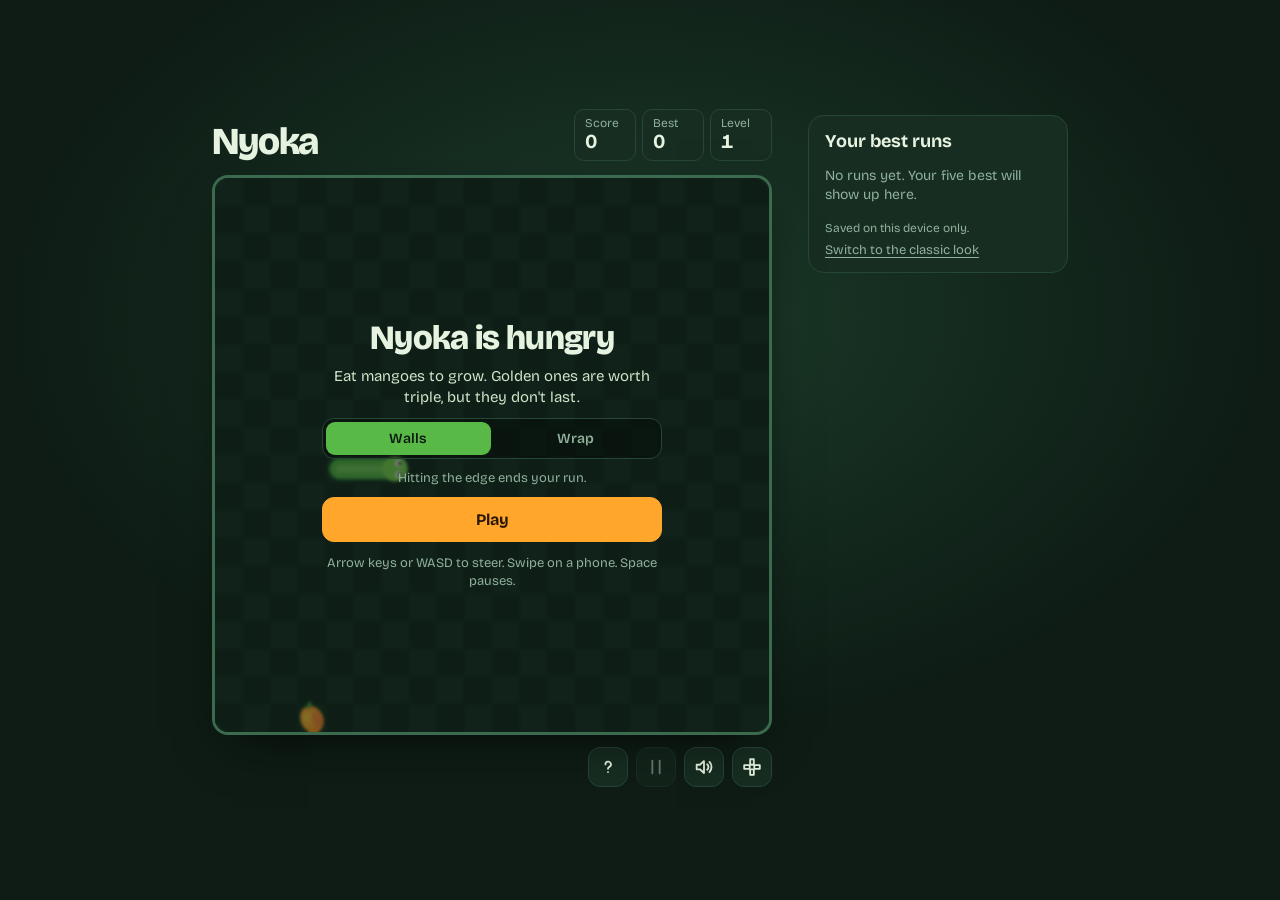
==== nyoka/index.html @ a6694648 "Add Nyoka game implementation, PWA support, and service worker for offline functionality" ====
<!DOCTYPE html>
<html lang="en">
<head>
    <meta charset="UTF-8">
    <meta name="viewport" content="width=device-width, initial-scale=1.0, viewport-fit=cover">
    <meta name="theme-color" content="#0e1c15">
    <meta name="description" content="Nyoka is a smooth, mobile-friendly snake game. Eat mangoes, chase golden bonuses, and beat your best run.">
    <title>Nyoka — Snake</title>
    <link rel="manifest" href="manifest.webmanifest">
    <link rel="apple-touch-icon" href="icons/apple-touch-icon.png">
    <meta name="apple-mobile-web-app-capable" content="yes">
    <meta name="mobile-web-app-capable" content="yes">
    <meta name="apple-mobile-web-app-title" content="Nyoka">
    <meta name="apple-mobile-web-app-status-bar-style" content="black-translucent">
    <link rel="icon" href="favicon.svg" type="image/svg+xml">
    <link rel="shortcut icon" href="../favicon.ico" type="image/x-icon">
    <link rel="preconnect" href="https://fonts.googleapis.com">
    <link rel="preconnect" href="https://fonts.gstatic.com" crossorigin>
    <link href="https://fonts.googleapis.com/css2?family=Bricolage+Grotesque:opsz,wght@12..96,400..800&display=swap" rel="stylesheet">
    <link rel="stylesheet" href="nyoka.css">
</head>
<body>
    <main class="shell">
        <header class="top">
            <h1 class="brand">Nyoka</h1>
            <dl class="stats" aria-label="Scoreboard">
                <div class="stat"><dt>Score</dt><dd id="score">0</dd></div>
                <div class="stat"><dt>Best</dt><dd id="best">0</dd></div>
                <div class="stat"><dt>Level</dt><dd id="level">1</dd></div>
            </dl>
        </header>

        <section class="stage" aria-label="Game">
            <div class="board" id="board" data-mode="walls">
                <canvas id="canvas" aria-label="Snake game board" role="img"></canvas>
                <div class="overlay" id="overlay" role="dialog" aria-live="polite"></div>
            </div>

            <div class="toolbar">
                <button class="icon-btn" id="btn-help" type="button" aria-label="How to play" title="How to play">
                    <svg viewBox="0 0 24 24" aria-hidden="true"><path d="M9.2 9.2a3 3 0 1 1 4.3 2.7c-.9.5-1.5 1.1-1.5 2.1M12 17.5v.01"/></svg>
                </button>
                <button class="icon-btn" id="btn-pause" type="button" aria-label="Pause" title="Pause (Space)">
                    <svg viewBox="0 0 24 24" aria-hidden="true" class="i-pause"><path d="M8 5v14M16 5v14"/></svg>
                    <svg viewBox="0 0 24 24" aria-hidden="true" class="i-play"><path d="M8 5.5v13l11-6.5z"/></svg>
                </button>
                <button class="icon-btn" id="btn-sound" type="button" aria-pressed="true" aria-label="Sound on" title="Sound (M)">
                    <svg viewBox="0 0 24 24" aria-hidden="true" class="i-sound-on"><path d="M4 9.5v5h3.5L12 18.5v-13L7.5 9.5zM15.5 9a4 4 0 0 1 0 6M18 6.5a8 8 0 0 1 0 11"/></svg>
                    <svg viewBox="0 0 24 24" aria-hidden="true" class="i-sound-off"><path d="M4 9.5v5h3.5L12 18.5v-13L7.5 9.5zM16 9.5l5 5M21 9.5l-5 5"/></svg>
                </button>
                <button class="icon-btn" id="btn-dpad" type="button" aria-pressed="false" aria-label="On-screen controls" title="On-screen controls">
                    <svg viewBox="0 0 24 24" aria-hidden="true"><path d="M10 3.5h4v6h-4zM10 14.5h4v6h-4zM3.5 10v4h6v-4zM14.5 10v4h6v-4z"/></svg>
                </button>
            </div>

            <div class="dpad" id="dpad" hidden>
                <button type="button" data-dir="up" aria-label="Up"><svg viewBox="0 0 24 24" aria-hidden="true"><path d="M6 15l6-6 6 6"/></svg></button>
                <button type="button" data-dir="left" aria-label="Left"><svg viewBox="0 0 24 24" aria-hidden="true"><path d="M15 6l-6 6 6 6"/></svg></button>
                <button type="button" data-dir="down" aria-label="Down"><svg viewBox="0 0 24 24" aria-hidden="true"><path d="M6 9l6 6 6-6"/></svg></button>
                <button type="button" data-dir="right" aria-label="Right"><svg viewBox="0 0 24 24" aria-hidden="true"><path d="M9 6l6 6-6 6"/></svg></button>
            </div>
        </section>

        <aside class="runs" aria-labelledby="runs-title">
            <div class="runs-head">
                <h2 id="runs-title">Your best runs</h2>
                <button type="button" class="link-btn" id="btn-clear" hidden>Clear</button>
            </div>
            <ol id="runs-list"></ol>
            <p class="note">Saved on this device only.</p>
            <a class="switch-link" href="../index.html">Switch to the classic look</a>
        </aside>
    </main>

    <dialog id="helpModal" class="help" aria-labelledby="helpTitle">
        <div class="help-head">
            <h2 id="helpTitle">How to play</h2>
            <button type="button" class="help-close" data-close aria-label="Close">&times;</button>
        </div>
        <div class="help-body">
            <h3>Controls</h3>
            <div class="two-col">
                <div>
                    <h4>Keyboard</h4>
                    <ul>
                        <li>Arrow keys or WASD to steer</li>
                        <li>Space or P to pause</li>
                        <li>R to restart</li>
                        <li>M to mute</li>
                    </ul>
                </div>
                <div>
                    <h4>Touch</h4>
                    <ul>
                        <li>Swipe on the board</li>
                        <li>Or use the on-screen controls (cross button)</li>
                    </ul>
                </div>
            </div>
            <div data-install-section hidden>
                <h3>Install</h3>
                <p class="install-copy">Add Nyoka to your home screen or desktop. It works offline.</p>
                <button type="button" class="btn install" data-install hidden>Install app</button>
                <p class="install-copy" data-install-tip hidden>On iPhone or iPad: tap the Share button, then <b>Add to Home Screen</b>.</p>
            </div>
            <h3>Rules</h3>
            <ul>
                <li>Eat mangoes: 10 points each, and you grow.</li>
                <li>A golden mango appears after every 4th fruit. It's worth 30 but fades fast.</li>
                <li>Every 5 fruit raises the level and the snake speeds up.</li>
                <li>Walls mode: the edge ends your run. Wrap mode: the edges loop around.</li>
                <li>Hitting yourself always ends the run.</li>
            </ul>
        </div>
        <div class="help-foot">
            <a class="switch-link" href="../index.html">Switch to the classic look</a>
            <button type="button" class="btn primary" data-close>Got it</button>
        </div>
    </dialog>

    <script src="../pwa.js"></script>
    <script src="../engine.js"></script>
    <script src="nyoka.js"></script>
</body>
</html>
---- nyoka/nyoka.css ----
/* Nyoka look — forest night, leaf green, mango. */
:root {
    --night: #0e1c15;
    --night-2: #13261c;
    --panel: #172d21;
    --line: #264636;
    --text: #e6f3e1;
    --muted: #8fb09c;
    --leaf: #58b947;
    --mango: #ffa62b;
    --mango-ink: #2a1700;
    --board: min(calc(100vw - 32px), 560px, calc(100dvh - 250px));
    color-scheme: dark;
}

* { box-sizing: border-box; }
html, body { height: 100%; }

body {
    margin: 0;
    font-family: "Bricolage Grotesque", system-ui, -apple-system, "Segoe UI", sans-serif;
    font-variation-settings: "opsz" 14;
    color: var(--text);
    background: radial-gradient(900px 600px at 50% 35%, #1b3a29 0%, transparent 70%), var(--night);
    -webkit-tap-highlight-color: transparent;
    overscroll-behavior: none;
}

/* ---------- layout ---------- */
.shell {
    min-height: 100%;
    display: grid;
    grid-template-columns: minmax(0, 1fr);
    grid-template-areas: "top" "stage" "runs";
    justify-items: center;
    align-content: start;
    gap: 14px;
    padding: max(14px, env(safe-area-inset-top)) 16px max(18px, env(safe-area-inset-bottom));
}
.top { grid-area: top; width: var(--board); min-width: 280px; display: flex; align-items: flex-end; justify-content: space-between; gap: 12px; }
.stage { grid-area: stage; width: var(--board); min-width: 280px; display: flex; flex-direction: column; gap: 12px; }
.runs { grid-area: runs; width: var(--board); min-width: 280px; }

@media (min-width: 900px) {
    :root { --board: min(560px, calc(100dvh - 190px)); }
    .shell {
        grid-template-columns: auto 260px;
        grid-template-areas: "top runs" "stage runs";
        justify-content: center;
        align-content: center;
        column-gap: 36px;
    }
    .top, .stage { justify-self: end; }
    .runs { width: 100%; min-width: 0; align-self: start; margin-top: 6px; }
}

/* ---------- header ---------- */
.brand { margin: 0; font-size: clamp(28px, 5vw, 38px); line-height: 1; font-weight: 800; letter-spacing: -0.03em; font-variation-settings: "opsz" 72; }
.stats { margin: 0; display: flex; gap: 6px; }
.stat { min-width: 62px; padding: 6px 10px 7px; border-radius: 10px; background: var(--panel); border: 1px solid var(--line); text-align: left; }
.stat dt { font-size: 12px; color: var(--muted); line-height: 1.2; }
.stat dd { margin: 0; font-size: 20px; font-weight: 700; line-height: 1.15; font-variant-numeric: tabular-nums; }
#score { display: inline-block; transform-origin: left center; }
#score.pop { animation: pop 0.22s ease-out; }
@keyframes pop { 0% { transform: scale(1.35); color: var(--mango); } 100% { transform: scale(1); } }

/* ---------- board ---------- */
.board {
    position: relative;
    width: 100%;
    aspect-ratio: 1;
    border-radius: 16px;
    overflow: hidden;
    background: var(--night-2);
    border: 3px solid var(--line);
    box-shadow: 0 20px 50px -20px rgba(0, 0, 0, 0.7);
    touch-action: none;
    user-select: none;
    -webkit-user-select: none;
}
.board[data-mode="walls"] { border-color: #3b6a4f; }
.board[data-mode="wrap"] { border-style: dashed; border-color: #2d5640; }
#canvas { display: block; width: 100%; height: 100%; }

/* ---------- overlay ---------- */
.overlay {
    position: absolute; inset: 0; display: grid; place-items: center; padding: 16px;
    background: rgba(9, 20, 14, 0.5);
    backdrop-filter: blur(1.5px);
    -webkit-backdrop-filter: blur(1.5px);
}
.overlay[hidden] { display: none; }
.card { width: min(100%, 340px); display: flex; flex-direction: column; align-items: stretch; gap: 10px; text-align: center; animation: rise 0.28s ease-out; }
@keyframes rise { from { opacity: 0; transform: translateY(8px); } to { opacity: 1; transform: none; } }
.card h2 { margin: 0; font-size: clamp(26px, 6vw, 34px); line-height: 1.05; font-weight: 800; letter-spacing: -0.02em; font-variation-settings: "opsz" 72; }
.card p { margin: 0; font-size: 15px; line-height: 1.4; color: #cfe4c9; }
.card .hint { font-size: 13px; color: var(--muted); }
.card .keys { margin-top: 2px; }
.result { display: flex; flex-direction: column; align-items: center; margin: 2px 0 4px; }
.result .big { font-size: 56px; font-weight: 800; line-height: 1; font-variant-numeric: tabular-nums; letter-spacing: -0.03em; font-variation-settings: "opsz" 72; }
.result .sub { font-size: 14px; color: var(--mango); font-weight: 600; }

.seg { display: grid; grid-template-columns: 1fr 1fr; padding: 3px; gap: 3px; border-radius: 12px; background: rgba(0, 0, 0, 0.35); border: 1px solid var(--line); }
.seg button { font: inherit; font-size: 14px; font-weight: 600; padding: 8px 0; border: 0; border-radius: 9px; background: transparent; color: var(--muted); cursor: pointer; }
.seg button[aria-checked="true"] { background: var(--leaf); color: #0b1a10; }
.seg button:not([aria-checked="true"]):hover { color: var(--text); }

.btn { font: inherit; font-weight: 700; font-size: 16px; padding: 12px 18px; border-radius: 12px; border: 1px solid var(--line); background: rgba(255, 255, 255, 0.06); color: var(--text); cursor: pointer; transition: transform 0.08s ease, background 0.15s ease; }
.btn:hover { background: rgba(255, 255, 255, 0.12); }
.btn:active { transform: translateY(1px); }
.btn.primary { background: var(--mango); border-color: var(--mango); color: var(--mango-ink); }
.btn.primary:hover { background: #ffb64d; }

/* ---------- toolbar + d-pad ---------- */
.toolbar { display: flex; gap: 8px; justify-content: flex-end; }
.icon-btn { width: 40px; height: 40px; display: grid; place-items: center; border-radius: 12px; border: 1px solid var(--line); background: var(--panel); color: var(--text); cursor: pointer; }
.icon-btn:hover:not(:disabled) { background: #1f3b2c; }
.icon-btn:disabled { opacity: 0.4; cursor: default; }
.icon-btn svg, .dpad svg { width: 22px; height: 22px; fill: none; stroke: currentColor; stroke-width: 2; stroke-linecap: round; stroke-linejoin: round; }
.icon-btn[aria-pressed="true"]#btn-dpad { background: #24432f; border-color: var(--leaf); }
#btn-pause .i-play { display: none; }
#btn-pause[data-state="paused"] .i-play { display: block; fill: currentColor; }
#btn-pause[data-state="paused"] .i-pause { display: none; }
#btn-sound .i-sound-off { display: none; }
#btn-sound[data-state="off"] .i-sound-on { display: none; }
#btn-sound[data-state="off"] .i-sound-off { display: block; color: var(--muted); }

.dpad { align-self: center; display: grid; grid-template-columns: repeat(3, 62px); grid-template-rows: repeat(2, 56px); grid-template-areas: ". up ." "left down right"; gap: 6px; touch-action: manipulation; }
.dpad[hidden] { display: none; }
.dpad button { display: grid; place-items: center; border-radius: 14px; border: 1px solid var(--line); background: var(--panel); color: var(--text); cursor: pointer; }
.dpad button:active { background: var(--leaf); color: #0b1a10; }
.dpad [data-dir="up"] { grid-area: up; }
.dpad [data-dir="left"] { grid-area: left; }
.dpad [data-dir="down"] { grid-area: down; }
.dpad [data-dir="right"] { grid-area: right; }
.dpad svg { width: 26px; height: 26px; stroke-width: 2.4; }

/* ---------- best runs ---------- */
.runs { padding: 14px 16px; border-radius: 16px; background: var(--panel); border: 1px solid var(--line); }
.runs-head { display: flex; align-items: baseline; justify-content: space-between; margin-bottom: 6px; }
.runs h2 { margin: 0; font-size: 18px; font-weight: 700; }
.link-btn { font: inherit; font-size: 13px; color: var(--muted); background: none; border: 0; padding: 4px; cursor: pointer; text-decoration: underline; text-underline-offset: 3px; }
.link-btn:hover { color: var(--text); }
.runs ol { list-style: none; margin: 0; padding: 0; }
.runs li { display: grid; grid-template-columns: 22px auto 1fr; align-items: baseline; gap: 10px; padding: 8px 0; border-top: 1px solid var(--line); }
.runs li:first-child { border-top: 0; }
.runs li.empty { display: block; color: var(--muted); font-size: 14px; line-height: 1.4; }
.rank { color: var(--muted); font-variant-numeric: tabular-nums; font-size: 14px; }
.run-score { font-size: 20px; font-weight: 700; font-variant-numeric: tabular-nums; }
.run-meta { font-size: 13px; color: var(--muted); text-align: right; }
.runs li:first-child .run-score { color: var(--mango); }
.note { margin: 8px 0 4px; font-size: 12px; color: var(--muted); }
.switch-link { font-size: 13px; color: var(--muted); text-underline-offset: 3px; }
.switch-link:hover { color: var(--text); }

/* ---------- help dialog ---------- */
.help { width: min(480px, calc(100vw - 24px)); max-height: calc(100dvh - 24px); padding: 0; border: 1px solid var(--line); border-radius: 18px; background: var(--panel); color: var(--text); overflow: hidden; }
.help[open] { display: flex; flex-direction: column; }
.help::backdrop { background: rgba(4, 12, 8, 0.7); }
.help-head { display: flex; align-items: center; justify-content: space-between; padding: 16px 18px 8px; }
.help-head h2 { margin: 0; font-size: 24px; font-weight: 800; letter-spacing: -0.02em; font-variation-settings: "opsz" 72; }
.help-close { background: none; border: 0; color: var(--muted); font-size: 28px; line-height: 1; cursor: pointer; padding: 0 4px; }
.help-close:hover { color: var(--text); }
.help-body { padding: 4px 18px 12px; overflow: auto; font-size: 15px; line-height: 1.5; }
.help-body h3 { margin: 14px 0 6px; font-size: 16px; font-weight: 700; }
.help-body h4 { margin: 0 0 4px; font-size: 14px; color: var(--muted); font-weight: 600; }
.help-body ul { margin: 0; padding-left: 18px; color: #cfe4c9; }
.two-col { display: grid; grid-template-columns: 1fr 1fr; gap: 12px; }
.help-foot { display: flex; align-items: center; justify-content: space-between; gap: 12px; padding: 12px 18px 16px; border-top: 1px solid var(--line); }
.help-foot .btn { padding: 9px 18px; font-size: 15px; }

.install-copy { margin: 0 0 8px; color: #cfe4c9; }
.install[hidden], [data-install-tip][hidden], [data-install-section][hidden] { display: none; }
.help-body .install { padding: 8px 16px; font-size: 14px; margin: 6px 0 4px; }

/* ---------- focus + motion ---------- */
:focus-visible { outline: 3px solid var(--mango); outline-offset: 2px; }
@media (max-height: 640px) and (max-width: 899px) { .note, .runs { display: none; } }
@media (prefers-reduced-motion: reduce) { .card, #score.pop { animation: none; } .btn { transition: none; } }
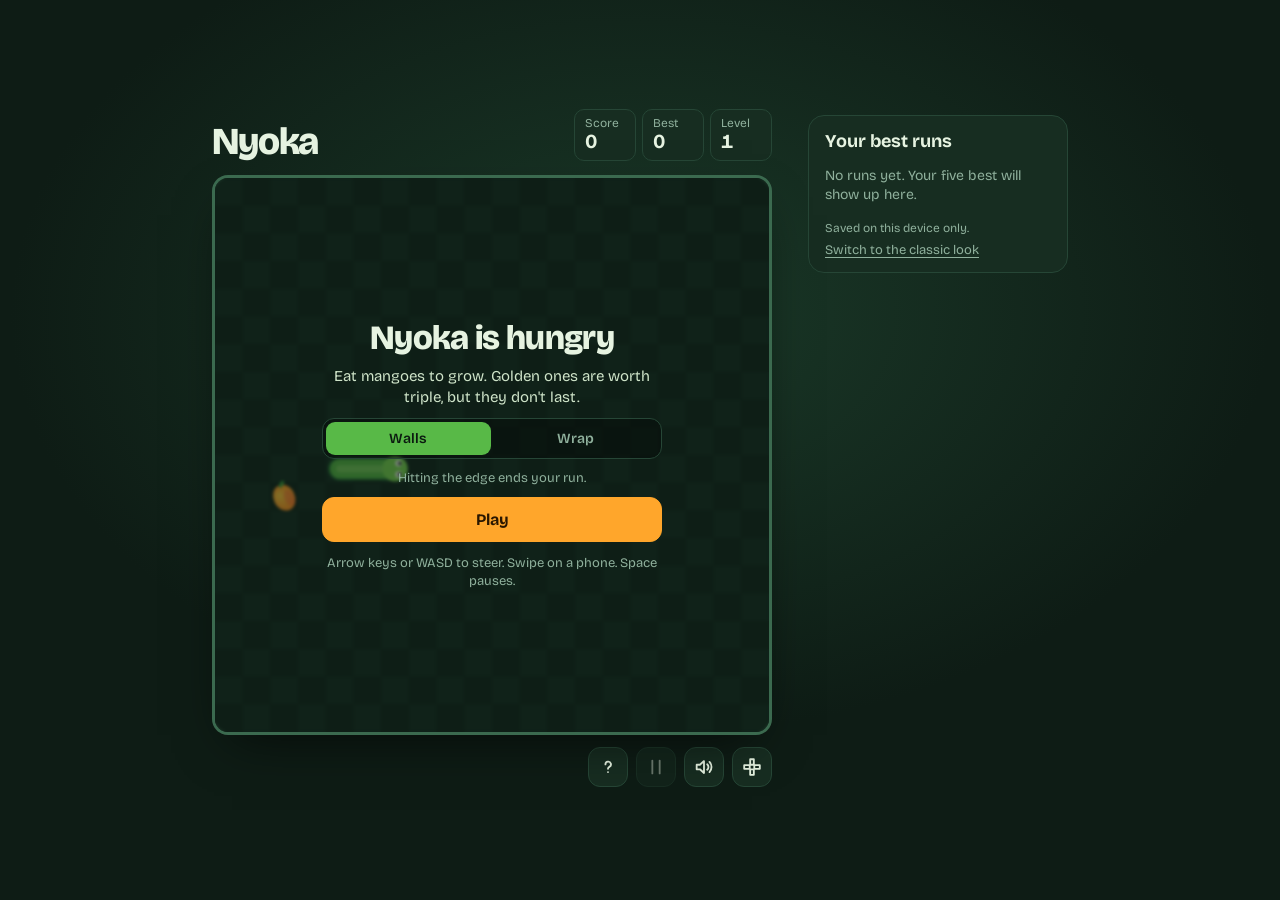
==== commit a4f73865: "feat: enhance Nyoka gameplay with best runs feature and UI improvements" ====
--- a/nyoka/index.html
+++ b/nyoka/index.html
@@ -37,6 +37,9 @@
             </div>
 
             <div class="toolbar">
+                <button class="icon-btn only-narrow" id="btn-runs" type="button" aria-label="Best runs" title="Best runs">
+                    <svg viewBox="0 0 24 24" aria-hidden="true"><path d="M8 4h8v5a4 4 0 0 1-8 0zM8 6H5a3 3 0 0 0 3 4M16 6h3a3 3 0 0 1-3 4M12 13v4M9 20h6M10 17h4"/></svg>
+                </button>
                 <button class="icon-btn" id="btn-help" type="button" aria-label="How to play" title="How to play">
                     <svg viewBox="0 0 24 24" aria-hidden="true"><path d="M9.2 9.2a3 3 0 1 1 4.3 2.7c-.9.5-1.5 1.1-1.5 2.1M12 17.5v.01"/></svg>
                 </button>
@@ -61,14 +64,19 @@
             </div>
         </section>
 
-        <aside class="runs" aria-labelledby="runs-title">
-            <div class="runs-head">
-                <h2 id="runs-title">Your best runs</h2>
-                <button type="button" class="link-btn" id="btn-clear" hidden>Clear</button>
+        <aside class="runs" id="runs-sheet" aria-labelledby="runs-title">
+            <div class="runs-card">
+                <div class="runs-head">
+                    <h2 id="runs-title">Your best runs</h2>
+                    <div class="runs-actions">
+                        <button type="button" class="link-btn" id="btn-clear" hidden>Clear</button>
+                        <button type="button" class="runs-close" id="btn-runs-close" aria-label="Close">&times;</button>
+                    </div>
+                </div>
+                <ol id="runs-list"></ol>
+                <p class="note">Saved on this device only.</p>
+                <a class="switch-link" href="../index.html">Switch to the classic look</a>
             </div>
-            <ol id="runs-list"></ol>
-            <p class="note">Saved on this device only.</p>
-            <a class="switch-link" href="../index.html">Switch to the classic look</a>
         </aside>
     </main>
 
--- a/nyoka/nyoka.css
+++ b/nyoka/nyoka.css
@@ -9,12 +9,15 @@
     --leaf: #58b947;
     --mango: #ffa62b;
     --mango-ink: #2a1700;
-    --board: min(calc(100vw - 32px), 560px, calc(100dvh - 250px));
     color-scheme: dark;
 }
 
 * { box-sizing: border-box; }
 html, body { height: 100%; }
+
+/* The game screen is a fixed surface: it never scrolls, so swipes only steer. */
+html { overflow: hidden; overscroll-behavior: none; }
+body { position: fixed; inset: 0; width: 100%; overflow: hidden; overscroll-behavior: none; }
 
 body {
     margin: 0;
@@ -28,22 +31,27 @@
 
 /* ---------- layout ---------- */
 .shell {
-    min-height: 100%;
+    --extra: 0px;
+    --board: min(calc(100vw - 32px), 560px, calc(100dvh - 250px - var(--extra)));
+    height: 100%;
+    overflow: hidden;
     display: grid;
     grid-template-columns: minmax(0, 1fr);
     grid-template-areas: "top" "stage" "runs";
     justify-items: center;
-    align-content: start;
+    align-content: center;
     gap: 14px;
     padding: max(14px, env(safe-area-inset-top)) 16px max(18px, env(safe-area-inset-bottom));
 }
+.has-dpad .shell { --extra: 130px; }
+.top, .stage { touch-action: none; }
 .top { grid-area: top; width: var(--board); min-width: 280px; display: flex; align-items: flex-end; justify-content: space-between; gap: 12px; }
 .stage { grid-area: stage; width: var(--board); min-width: 280px; display: flex; flex-direction: column; gap: 12px; }
 .runs { grid-area: runs; width: var(--board); min-width: 280px; }
 
 @media (min-width: 900px) {
-    :root { --board: min(560px, calc(100dvh - 190px)); }
     .shell {
+        --board: min(560px, calc(100dvh - 190px - var(--extra)));
         grid-template-columns: auto 260px;
         grid-template-areas: "top runs" "stage runs";
         justify-content: center;
@@ -52,6 +60,7 @@
     }
     .top, .stage { justify-self: end; }
     .runs { width: 100%; min-width: 0; align-self: start; margin-top: 6px; }
+    .runs-close { display: none; }
 }
 
 /* ---------- header ---------- */
@@ -136,7 +145,20 @@
 .dpad svg { width: 26px; height: 26px; stroke-width: 2.4; }
 
 /* ---------- best runs ---------- */
-.runs { padding: 14px 16px; border-radius: 16px; background: var(--panel); border: 1px solid var(--line); }
+.runs-card { padding: 14px 16px; border-radius: 16px; background: var(--panel); border: 1px solid var(--line); }
+.runs-actions { display: flex; align-items: center; gap: 4px; }
+.runs-close { background: none; border: 0; color: var(--muted); font-size: 28px; line-height: 1; cursor: pointer; padding: 0 4px; }
+.runs-close:hover { color: var(--text); }
+.icon-btn.only-narrow { display: none; }
+
+/* On phones the scores live in a sheet that opens on demand, so nothing
+   sits below the board to make the page scroll. */
+@media (max-width: 899px) {
+    .icon-btn.only-narrow { display: grid; }
+    .runs { display: none; position: fixed; inset: 0; z-index: 30; padding: 16px; width: auto; min-width: 0; background: rgba(4, 12, 8, 0.7); place-items: center; touch-action: none; }
+    .runs.open { display: grid; }
+    .runs-card { width: min(100%, 420px); max-height: 100%; overflow: auto; touch-action: pan-y; overscroll-behavior: contain; }
+}
 .runs-head { display: flex; align-items: baseline; justify-content: space-between; margin-bottom: 6px; }
 .runs h2 { margin: 0; font-size: 18px; font-weight: 700; }
 .link-btn { font: inherit; font-size: 13px; color: var(--muted); background: none; border: 0; padding: 4px; cursor: pointer; text-decoration: underline; text-underline-offset: 3px; }
@@ -161,7 +183,7 @@
 .help-head h2 { margin: 0; font-size: 24px; font-weight: 800; letter-spacing: -0.02em; font-variation-settings: "opsz" 72; }
 .help-close { background: none; border: 0; color: var(--muted); font-size: 28px; line-height: 1; cursor: pointer; padding: 0 4px; }
 .help-close:hover { color: var(--text); }
-.help-body { padding: 4px 18px 12px; overflow: auto; font-size: 15px; line-height: 1.5; }
+.help-body { padding: 4px 18px 12px; overflow: auto; overscroll-behavior: contain; font-size: 15px; line-height: 1.5; }
 .help-body h3 { margin: 14px 0 6px; font-size: 16px; font-weight: 700; }
 .help-body h4 { margin: 0 0 4px; font-size: 14px; color: var(--muted); font-weight: 600; }
 .help-body ul { margin: 0; padding-left: 18px; color: #cfe4c9; }
@@ -175,5 +197,4 @@
 
 /* ---------- focus + motion ---------- */
 :focus-visible { outline: 3px solid var(--mango); outline-offset: 2px; }
-@media (max-height: 640px) and (max-width: 899px) { .note, .runs { display: none; } }
 @media (prefers-reduced-motion: reduce) { .card, #score.pop { animation: none; } .btn { transition: none; } }
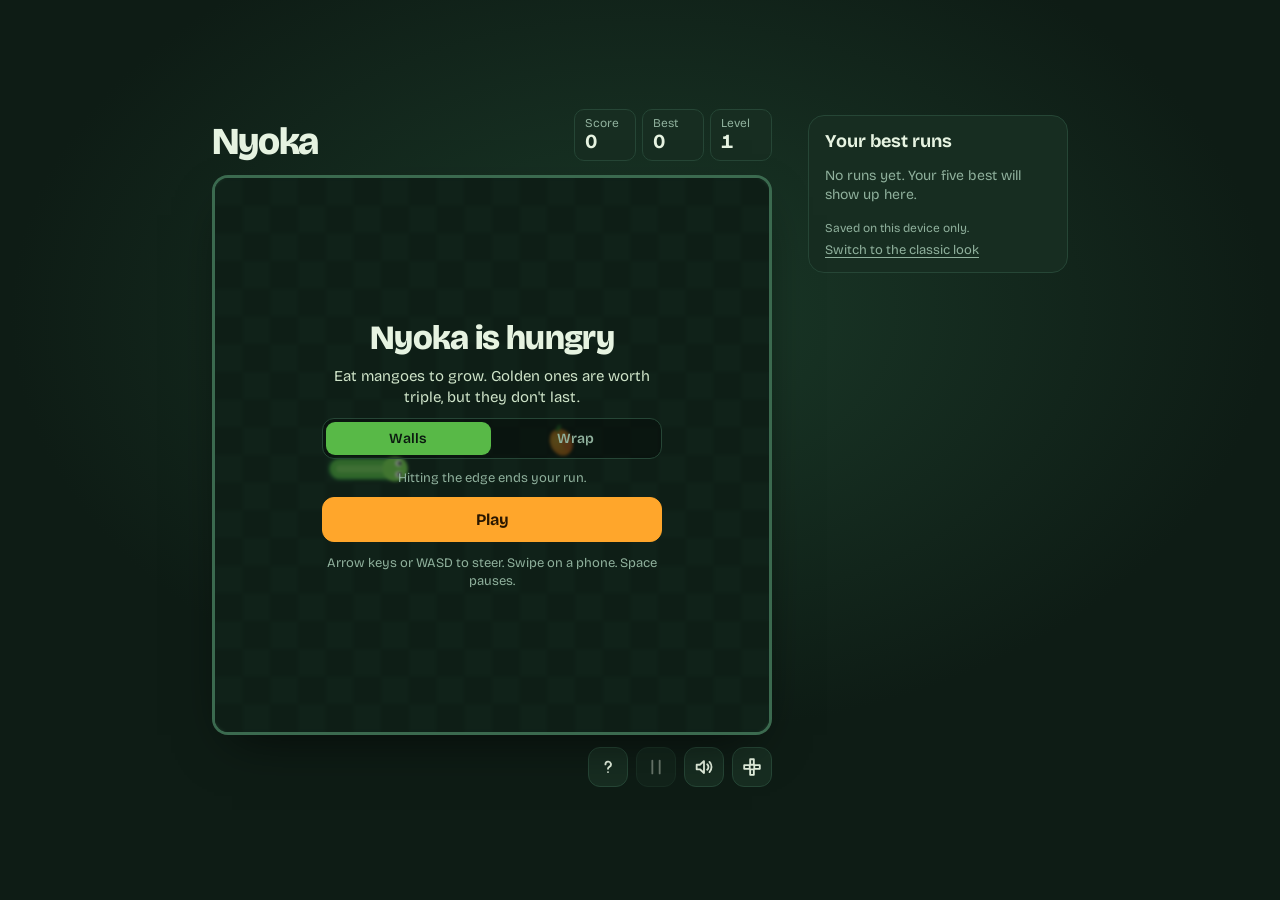
==== commit f31db1e4: "fix: reduce swipe sensitivity for better play UX" ====
--- a/nyoka/index.html
+++ b/nyoka/index.html
@@ -128,6 +128,7 @@
 
     <script src="../pwa.js"></script>
     <script src="../engine.js"></script>
+    <script src="../swipe.js"></script>
     <script src="nyoka.js"></script>
 </body>
 </html>
